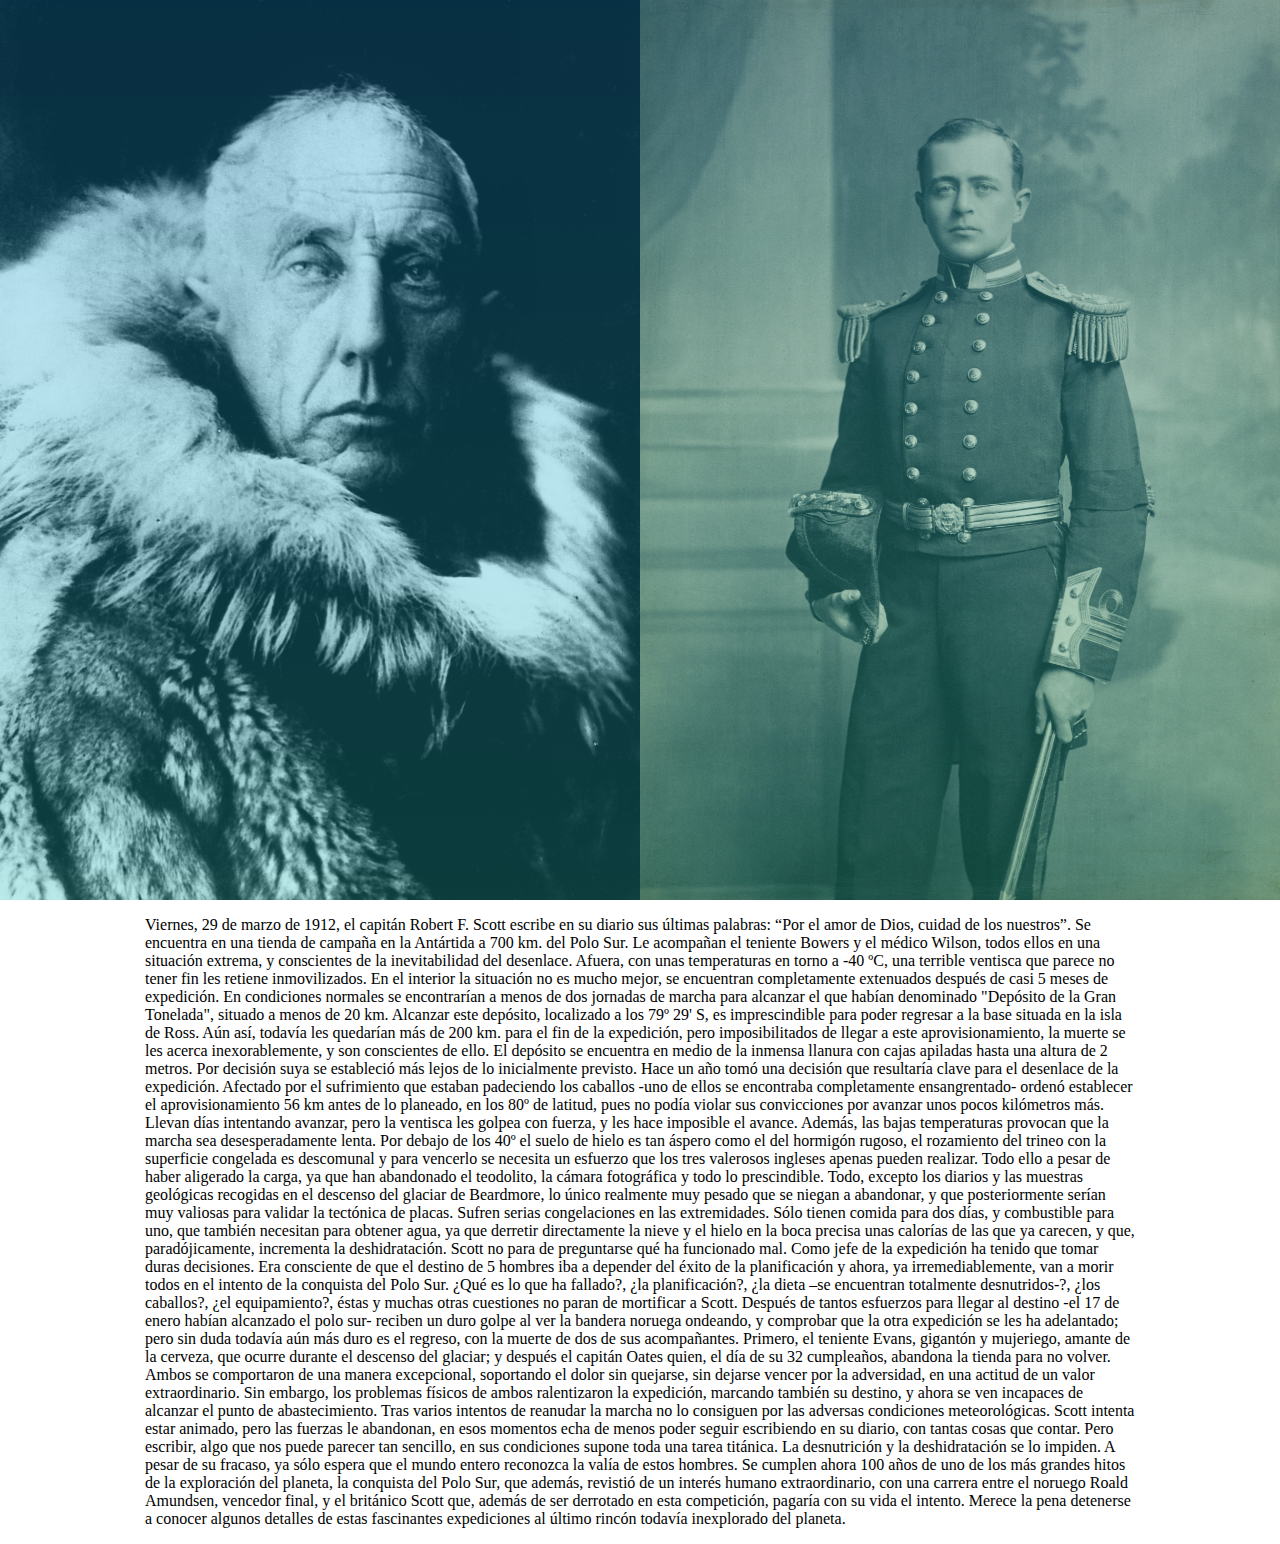
==== object-fit.html @ 0e2b7b22 "Object fit" ====
<!DOCTYPE html>
<html lang="en">
<head>
    <meta charset="UTF-8">
    <meta http-equiv="X-UA-Compatible" content="IE=edge">
    <meta name="viewport" content="width=device-width, initial-scale=1.0">
    <title>Object fit</title>
    <link href="./assets/css/main.css" rel="stylesheet" />
</head>
<body>
    <header>
        <img src="./assets/img/Amundsen.jpg" alt="admunsen portrait" />
        <img src="./assets/img/Scott.jpg" alt="Robert Falcon Scott portrait" />
    </header>
    <main>
        <article>
            <p>Viernes, 29 de marzo de 1912, el capitán Robert F. Scott escribe en su diario sus últimas palabras: “Por el amor de Dios, cuidad de los nuestros”. Se encuentra en una tienda de campaña en la Antártida a 700 km. del Polo Sur. Le acompañan el teniente Bowers y el médico Wilson, todos ellos en una situación extrema, y conscientes de la inevitabilidad del desenlace. Afuera, con unas temperaturas en torno a -40 ºC, una terrible ventisca que parece no tener fin les retiene inmovilizados. En el interior la situación no es mucho mejor, se encuentran completamente extenuados después de casi 5 meses de expedición. En condiciones normales se encontrarían a menos de dos jornadas de marcha para alcanzar el que habían denominado "Depósito de la Gran Tonelada", situado a menos de 20 km. Alcanzar este depósito, localizado a los 79º 29' S, es imprescindible para poder regresar a la base situada en la isla de Ross. Aún así, todavía les quedarían más de 200 km. para el fin de la expedición, pero imposibilitados de llegar a este aprovisionamiento, la muerte se les acerca inexorablemente, y son conscientes de ello.

                El depósito se encuentra en medio de la inmensa llanura con cajas apiladas hasta una altura de 2 metros. Por decisión suya se estableció más lejos de lo inicialmente previsto. Hace un año tomó una decisión que resultaría clave para el desenlace de la expedición. Afectado por el sufrimiento que estaban padeciendo los caballos -uno de ellos se encontraba completamente ensangrentado- ordenó establecer el aprovisionamiento 56 km antes de lo planeado, en los 80º de latitud, pues no podía violar sus convicciones por avanzar unos pocos kilómetros más.
                
                Llevan días intentando avanzar, pero la ventisca les golpea con fuerza, y les hace imposible el avance. Además, las bajas temperaturas provocan que la marcha sea desesperadamente lenta. Por debajo de los 40º el suelo de hielo es tan áspero como el del hormigón rugoso, el rozamiento del trineo con la superficie congelada es descomunal y para vencerlo se necesita un esfuerzo que los tres valerosos ingleses apenas pueden realizar. Todo ello a pesar de haber aligerado la carga, ya que han abandonado el teodolito, la cámara fotográfica y todo lo prescindible. Todo, excepto los diarios y las muestras geológicas recogidas en el descenso del glaciar de Beardmore, lo único realmente muy pesado que se niegan a abandonar, y que posteriormente serían muy valiosas para validar la tectónica de placas. Sufren serias congelaciones en las extremidades. Sólo tienen comida para dos días, y combustible para uno, que también necesitan para obtener agua, ya que derretir directamente la nieve y el hielo en la boca precisa unas calorías de las que ya carecen, y que, paradójicamente, incrementa la deshidratación.
                
                Scott no para de preguntarse qué ha funcionado mal. Como jefe de la expedición ha tenido que tomar duras decisiones. Era consciente de que el destino de 5 hombres iba a depender del éxito de la planificación y ahora, ya irremediablemente, van a morir todos en el intento de la conquista del Polo Sur. ¿Qué es lo que ha fallado?, ¿la planificación?, ¿la dieta –se encuentran totalmente desnutridos-?, ¿los caballos?, ¿el equipamiento?, éstas y muchas otras cuestiones no paran de mortificar a Scott.
                
                Después de tantos esfuerzos para llegar al destino -el 17 de enero habían alcanzado el polo sur- reciben un duro golpe al ver la bandera noruega ondeando, y comprobar que la otra expedición se les ha adelantado; pero sin duda todavía aún más duro es el regreso, con la muerte de dos de sus acompañantes. Primero, el teniente Evans, gigantón y mujeriego, amante de la cerveza, que ocurre durante el descenso del glaciar; y después el capitán Oates quien, el día de su 32 cumpleaños, abandona la tienda para no volver. Ambos se comportaron de una manera excepcional, soportando el dolor sin quejarse, sin dejarse vencer por la adversidad, en una actitud de un valor extraordinario. Sin embargo, los problemas físicos de ambos ralentizaron la expedición, marcando también su destino, y ahora se ven incapaces de alcanzar el punto de abastecimiento.
                
                Tras varios intentos de reanudar la marcha no lo consiguen por las adversas condiciones meteorológicas. Scott intenta estar animado, pero las fuerzas le abandonan, en esos momentos echa de menos poder seguir escribiendo en su diario, con tantas cosas que contar. Pero escribir, algo que nos puede parecer tan sencillo, en sus condiciones supone toda una tarea titánica. La desnutrición y la deshidratación se lo impiden. A pesar de su fracaso, ya sólo espera que el mundo entero reconozca la valía de estos hombres.
                
                Se cumplen ahora 100 años de uno de los más grandes hitos de la exploración del planeta, la conquista del Polo Sur, que además, revistió de un interés humano extraordinario, con una carrera entre el noruego Roald Amundsen, vencedor final, y el británico Scott que, además de ser derrotado en esta competición, pagaría con su vida el intento. Merece la pena detenerse a conocer algunos detalles de estas fascinantes expediciones al último rincón todavía inexplorado del planeta.</p>
        </article>
    </main>
</body>
</html>
---- assets/css/main.css ----
@import url("https://fonts.googleapis.com/css?family=EB+Garamond:400,400i,600,600i,800");

:root{
    --header-elements-width: 100%;
    --gradient-blue-color: linear-gradient(0deg, rgba(34,193,195,1) 0%, rgba(19,152,217,1) 100%);;
    --white: #fff;
    --header-grid: 1fr 1fr;
}

body {
    margin: 0;
    padding: 0;
    font-family:"verdana" ;

}

header {
    margin: 0;
    padding: 0;
    display: grid;
    grid-template-columns: var(--header-grid);
    height: 100vh;
    background: var(--gradient-blue-color);
}

header img {
    width: var(--header-elements-width);
    opacity: 0.7;
    height: 100vh;
    object-fit: cover;
    object-position: center top;
    
}

header div {
    width: var(--header-elements-width);
    background: var(--gradient-blue-color);
    color: var(--white);
    margin: 0;
    padding: 0;
    font-family:"EB Garamond";
    text-align: center;
}

h1 {
    width: 10vw;
    margin:auto;
    text-align: center;
}

main {
    width: 100%;
    max-width: 990px;
    margin: auto;
}

@media (max-width: 37.5em) {
    :root{
        --header-elements-width: 100vw;
        --header-grid: 1fr;
    }

    header {
        grid-template-rows: 100% 100%
    }
}
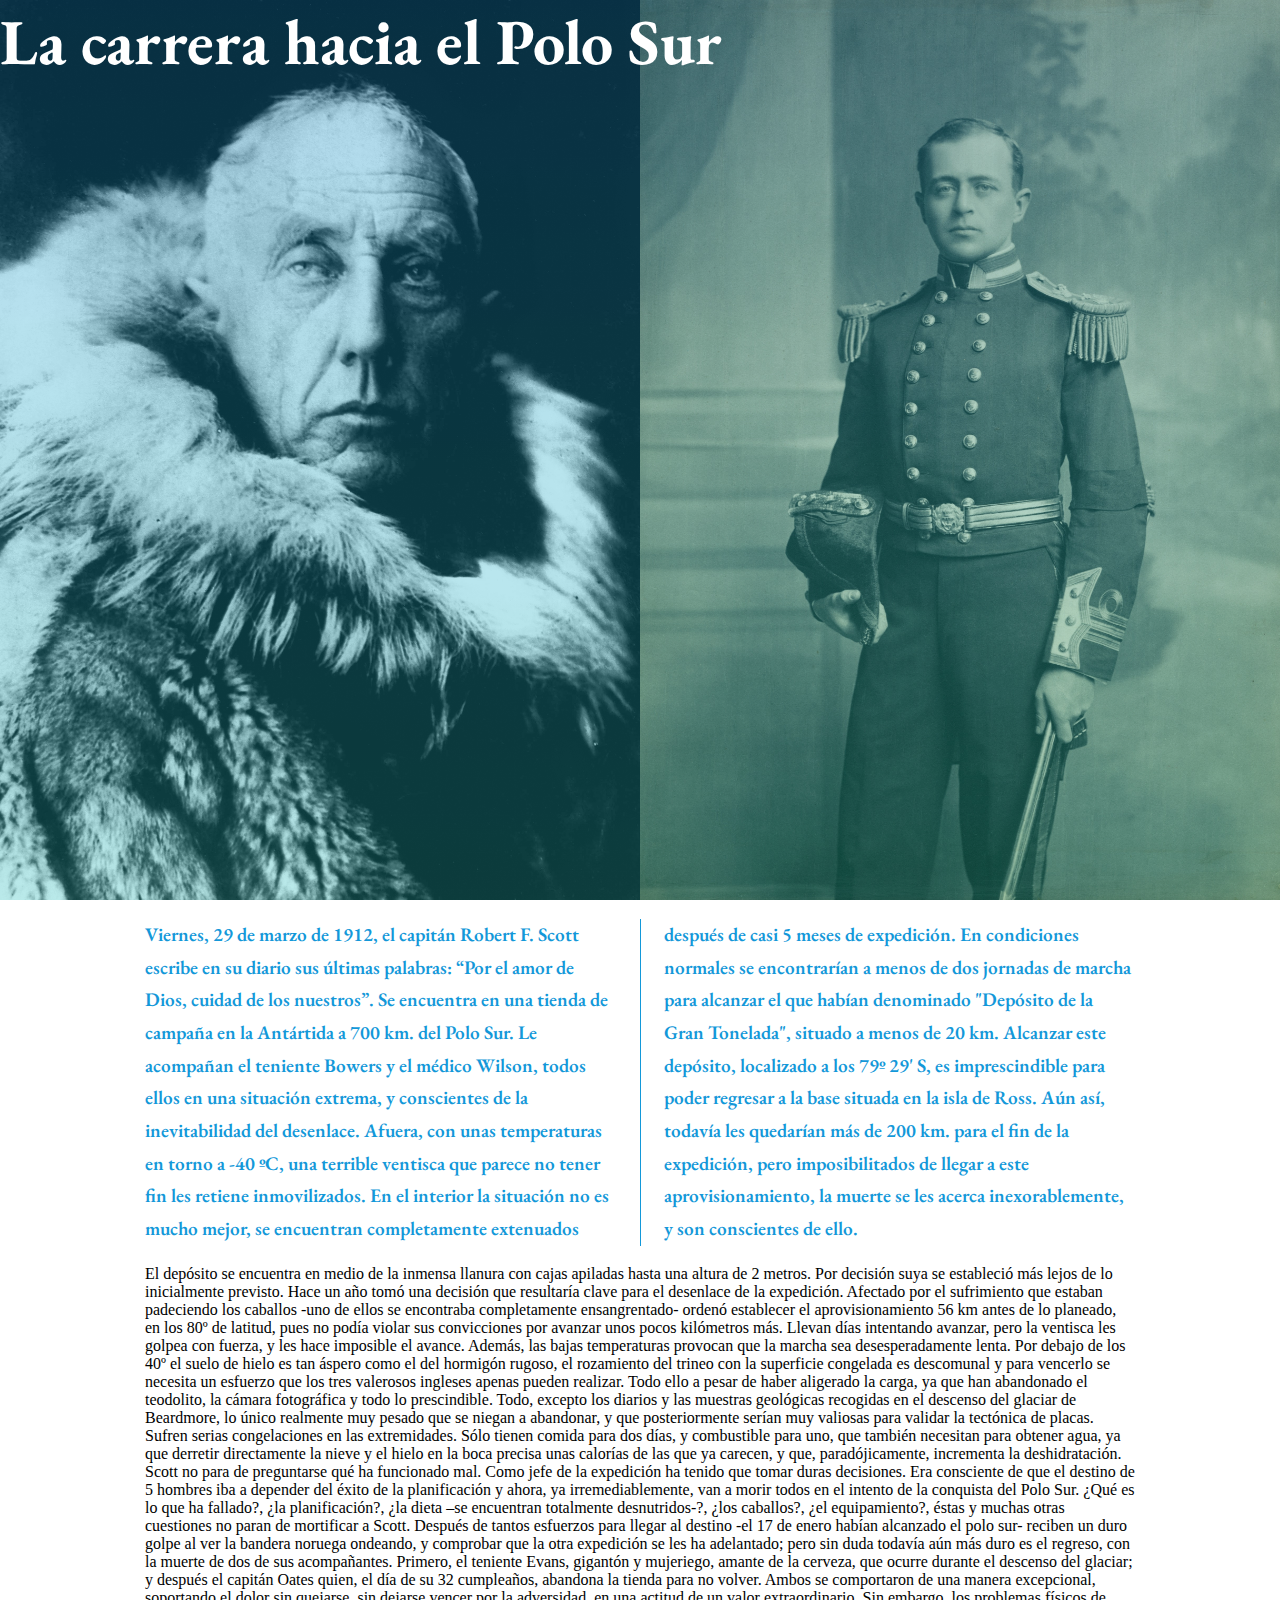
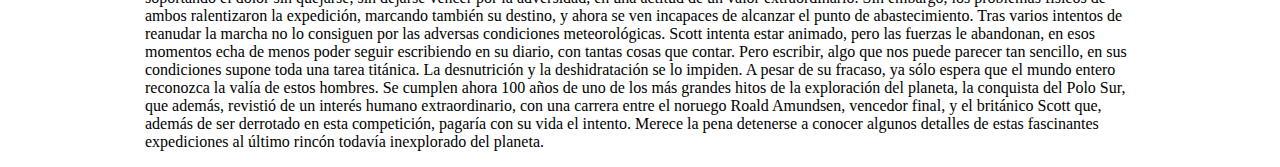
==== commit cafc0f1b: "Feat: column properties" ====
--- a/object-fit.html
+++ b/object-fit.html
@@ -11,12 +11,13 @@
     <header>
         <img src="./assets/img/Amundsen.jpg" alt="admunsen portrait" />
         <img src="./assets/img/Scott.jpg" alt="Robert Falcon Scott portrait" />
+        <h1>La carrera hacia el Polo Sur</h1>
     </header>
     <main>
         <article>
-            <p>Viernes, 29 de marzo de 1912, el capitán Robert F. Scott escribe en su diario sus últimas palabras: “Por el amor de Dios, cuidad de los nuestros”. Se encuentra en una tienda de campaña en la Antártida a 700 km. del Polo Sur. Le acompañan el teniente Bowers y el médico Wilson, todos ellos en una situación extrema, y conscientes de la inevitabilidad del desenlace. Afuera, con unas temperaturas en torno a -40 ºC, una terrible ventisca que parece no tener fin les retiene inmovilizados. En el interior la situación no es mucho mejor, se encuentran completamente extenuados después de casi 5 meses de expedición. En condiciones normales se encontrarían a menos de dos jornadas de marcha para alcanzar el que habían denominado "Depósito de la Gran Tonelada", situado a menos de 20 km. Alcanzar este depósito, localizado a los 79º 29' S, es imprescindible para poder regresar a la base situada en la isla de Ross. Aún así, todavía les quedarían más de 200 km. para el fin de la expedición, pero imposibilitados de llegar a este aprovisionamiento, la muerte se les acerca inexorablemente, y son conscientes de ello.
+            <h3>Viernes, 29 de marzo de 1912, el capitán Robert F. Scott escribe en su diario sus últimas palabras: “Por el amor de Dios, cuidad de los nuestros”. Se encuentra en una tienda de campaña en la Antártida a 700 km. del Polo Sur. Le acompañan el teniente Bowers y el médico Wilson, todos ellos en una situación extrema, y conscientes de la inevitabilidad del desenlace. Afuera, con unas temperaturas en torno a -40 ºC, una terrible ventisca que parece no tener fin les retiene inmovilizados. En el interior la situación no es mucho mejor, se encuentran completamente extenuados después de casi 5 meses de expedición. En condiciones normales se encontrarían a menos de dos jornadas de marcha para alcanzar el que habían denominado "Depósito de la Gran Tonelada", situado a menos de 20 km. Alcanzar este depósito, localizado a los 79º 29' S, es imprescindible para poder regresar a la base situada en la isla de Ross. Aún así, todavía les quedarían más de 200 km. para el fin de la expedición, pero imposibilitados de llegar a este aprovisionamiento, la muerte se les acerca inexorablemente, y son conscientes de ello.</h3>
 
-                El depósito se encuentra en medio de la inmensa llanura con cajas apiladas hasta una altura de 2 metros. Por decisión suya se estableció más lejos de lo inicialmente previsto. Hace un año tomó una decisión que resultaría clave para el desenlace de la expedición. Afectado por el sufrimiento que estaban padeciendo los caballos -uno de ellos se encontraba completamente ensangrentado- ordenó establecer el aprovisionamiento 56 km antes de lo planeado, en los 80º de latitud, pues no podía violar sus convicciones por avanzar unos pocos kilómetros más.
+               <p> El depósito se encuentra en medio de la inmensa llanura con cajas apiladas hasta una altura de 2 metros. Por decisión suya se estableció más lejos de lo inicialmente previsto. Hace un año tomó una decisión que resultaría clave para el desenlace de la expedición. Afectado por el sufrimiento que estaban padeciendo los caballos -uno de ellos se encontraba completamente ensangrentado- ordenó establecer el aprovisionamiento 56 km antes de lo planeado, en los 80º de latitud, pues no podía violar sus convicciones por avanzar unos pocos kilómetros más.
                 
                 Llevan días intentando avanzar, pero la ventisca les golpea con fuerza, y les hace imposible el avance. Además, las bajas temperaturas provocan que la marcha sea desesperadamente lenta. Por debajo de los 40º el suelo de hielo es tan áspero como el del hormigón rugoso, el rozamiento del trineo con la superficie congelada es descomunal y para vencerlo se necesita un esfuerzo que los tres valerosos ingleses apenas pueden realizar. Todo ello a pesar de haber aligerado la carga, ya que han abandonado el teodolito, la cámara fotográfica y todo lo prescindible. Todo, excepto los diarios y las muestras geológicas recogidas en el descenso del glaciar de Beardmore, lo único realmente muy pesado que se niegan a abandonar, y que posteriormente serían muy valiosas para validar la tectónica de placas. Sufren serias congelaciones en las extremidades. Sólo tienen comida para dos días, y combustible para uno, que también necesitan para obtener agua, ya que derretir directamente la nieve y el hielo en la boca precisa unas calorías de las que ya carecen, y que, paradójicamente, incrementa la deshidratación.
                 
--- a/assets/css/main.css
+++ b/assets/css/main.css
@@ -5,6 +5,8 @@
     --gradient-blue-color: linear-gradient(0deg, rgba(34,193,195,1) 0%, rgba(19,152,217,1) 100%);;
     --white: #fff;
     --header-grid: 1fr 1fr;
+    --principal-color: #1398d9;
+    --main-font: "EB Garamond";
 }
 
 body {
@@ -38,20 +40,45 @@
     color: var(--white);
     margin: 0;
     padding: 0;
-    font-family:"EB Garamond";
+    font-family: var(--main-font);
     text-align: center;
 }
 
 h1 {
-    width: 10vw;
-    margin:auto;
+    margin:0 auto;
     text-align: center;
+    position:absolute;
+    z-index:20;
+    text-align: center;
+    font-family: var(--main-font);
+    color: #fff;
+    font-size: 4rem;
 }
 
 main {
     width: 100%;
     max-width: 990px;
     margin: auto;
+}
+
+h3 {
+    color: var(--principal-color);
+    column-count: 2;
+    column-gap: 3rem;
+    column-rule: var(--principal-color) thin solid;
+    font-weight: 600;
+    font-size: 1.2rem;
+    line-height: 1.7;
+    font-family: var(--main-font);
+}
+
+article > p:first-child::first-letter {
+    color: var(--principal-color);
+    font-size: 12rem;
+    line-height: 0.75;
+    float: left;
+    padding-right: 1rem;
+    padding-bottom: 1rem;
 }
 
 @media (max-width: 37.5em) {
@@ -63,4 +90,10 @@
     header {
         grid-template-rows: 100% 100%
     }
+
+    h3 {
+        column-count: 1;
+        column-gap: 0;
+        column-rule: none;
+    }
 }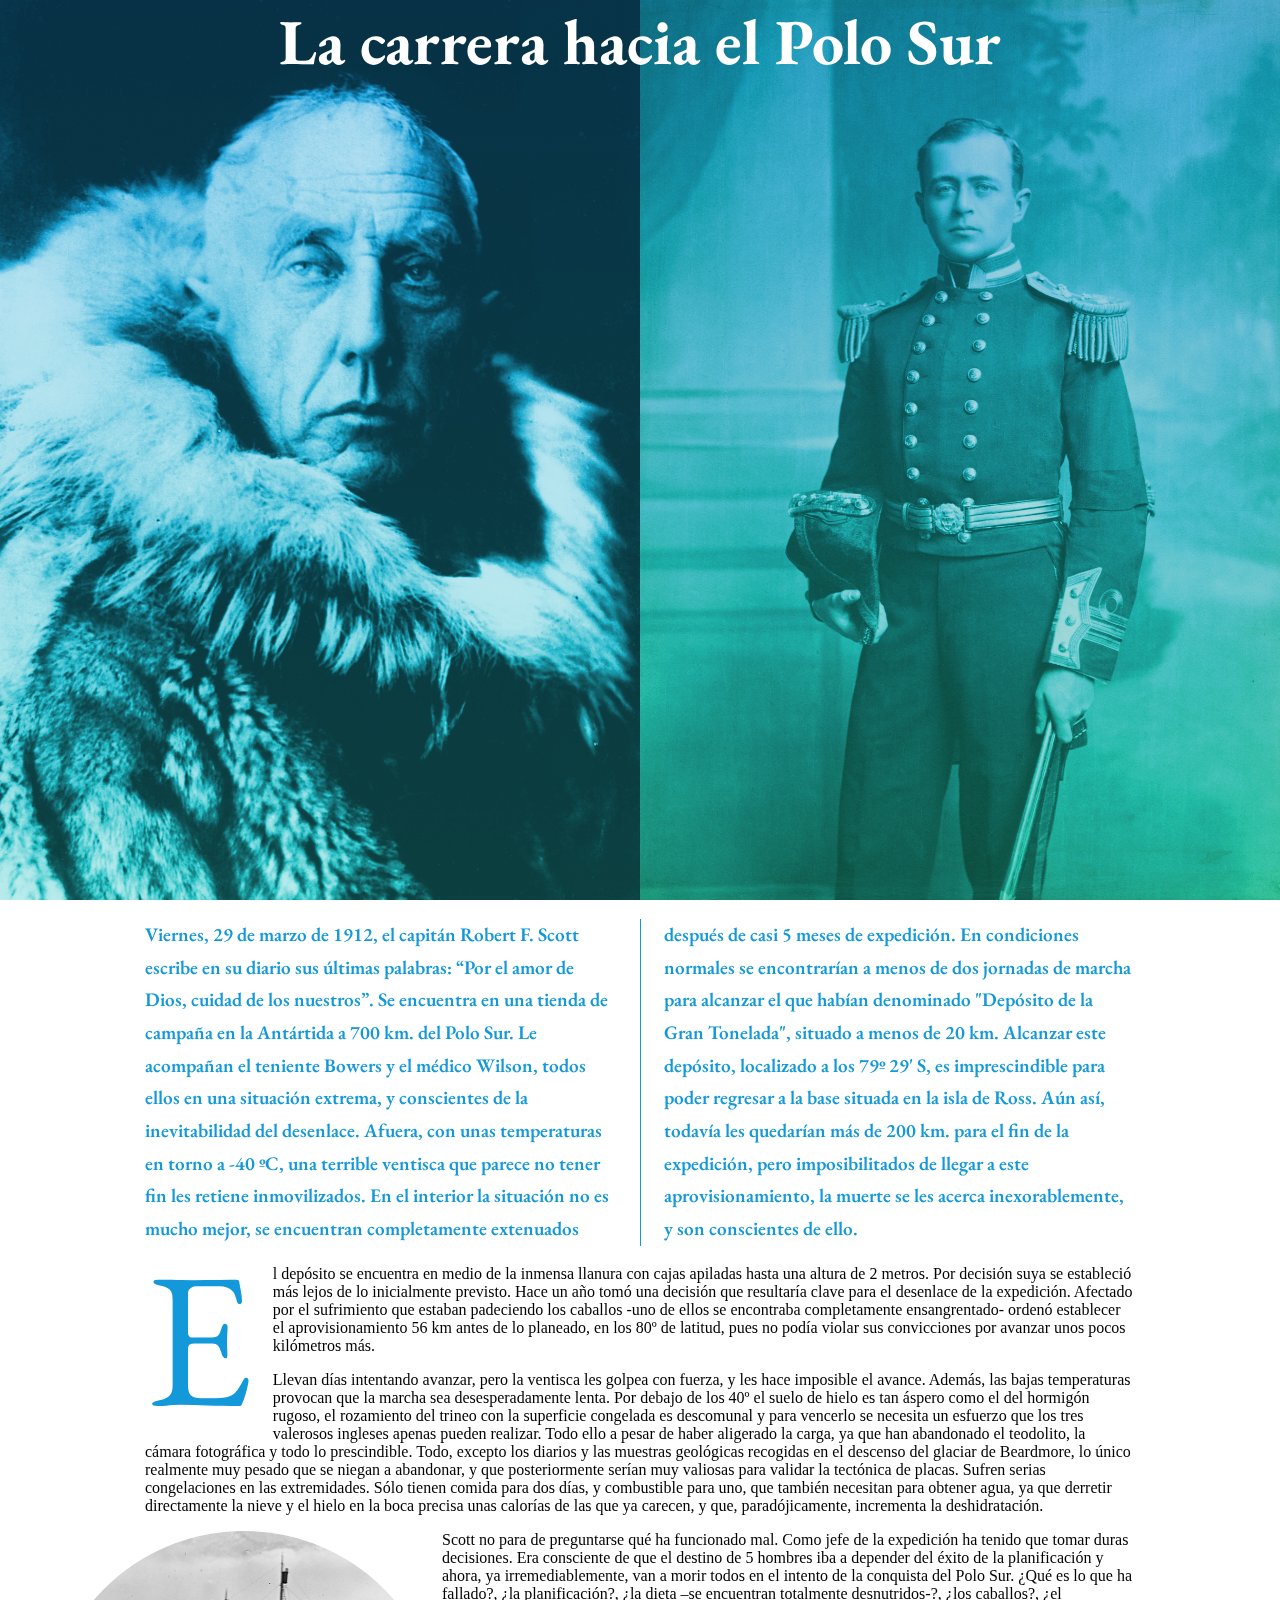
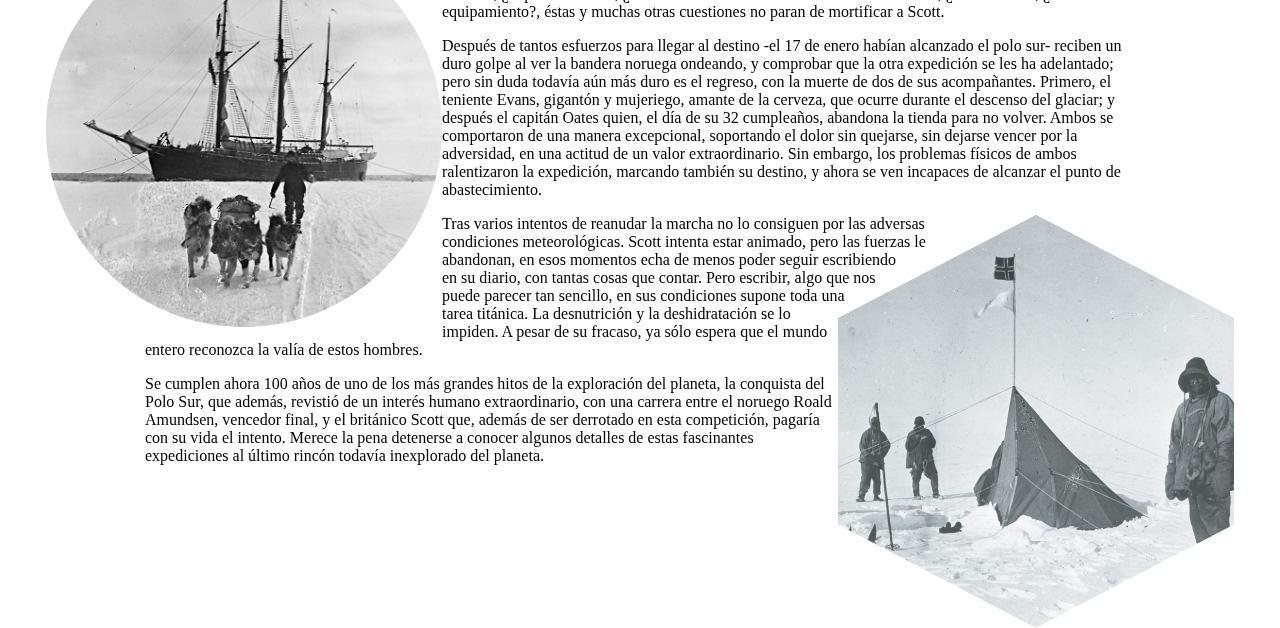
==== commit 78e12622: "Feat: css Shapes" ====
--- a/object-fit.html
+++ b/object-fit.html
@@ -17,17 +17,17 @@
         <article>
             <h3>Viernes, 29 de marzo de 1912, el capitán Robert F. Scott escribe en su diario sus últimas palabras: “Por el amor de Dios, cuidad de los nuestros”. Se encuentra en una tienda de campaña en la Antártida a 700 km. del Polo Sur. Le acompañan el teniente Bowers y el médico Wilson, todos ellos en una situación extrema, y conscientes de la inevitabilidad del desenlace. Afuera, con unas temperaturas en torno a -40 ºC, una terrible ventisca que parece no tener fin les retiene inmovilizados. En el interior la situación no es mucho mejor, se encuentran completamente extenuados después de casi 5 meses de expedición. En condiciones normales se encontrarían a menos de dos jornadas de marcha para alcanzar el que habían denominado "Depósito de la Gran Tonelada", situado a menos de 20 km. Alcanzar este depósito, localizado a los 79º 29' S, es imprescindible para poder regresar a la base situada en la isla de Ross. Aún así, todavía les quedarían más de 200 km. para el fin de la expedición, pero imposibilitados de llegar a este aprovisionamiento, la muerte se les acerca inexorablemente, y son conscientes de ello.</h3>
 
-               <p> El depósito se encuentra en medio de la inmensa llanura con cajas apiladas hasta una altura de 2 metros. Por decisión suya se estableció más lejos de lo inicialmente previsto. Hace un año tomó una decisión que resultaría clave para el desenlace de la expedición. Afectado por el sufrimiento que estaban padeciendo los caballos -uno de ellos se encontraba completamente ensangrentado- ordenó establecer el aprovisionamiento 56 km antes de lo planeado, en los 80º de latitud, pues no podía violar sus convicciones por avanzar unos pocos kilómetros más.
+               <p> El depósito se encuentra en medio de la inmensa llanura con cajas apiladas hasta una altura de 2 metros. Por decisión suya se estableció más lejos de lo inicialmente previsto. Hace un año tomó una decisión que resultaría clave para el desenlace de la expedición. Afectado por el sufrimiento que estaban padeciendo los caballos -uno de ellos se encontraba completamente ensangrentado- ordenó establecer el aprovisionamiento 56 km antes de lo planeado, en los 80º de latitud, pues no podía violar sus convicciones por avanzar unos pocos kilómetros más.</p>
                 
-                Llevan días intentando avanzar, pero la ventisca les golpea con fuerza, y les hace imposible el avance. Además, las bajas temperaturas provocan que la marcha sea desesperadamente lenta. Por debajo de los 40º el suelo de hielo es tan áspero como el del hormigón rugoso, el rozamiento del trineo con la superficie congelada es descomunal y para vencerlo se necesita un esfuerzo que los tres valerosos ingleses apenas pueden realizar. Todo ello a pesar de haber aligerado la carga, ya que han abandonado el teodolito, la cámara fotográfica y todo lo prescindible. Todo, excepto los diarios y las muestras geológicas recogidas en el descenso del glaciar de Beardmore, lo único realmente muy pesado que se niegan a abandonar, y que posteriormente serían muy valiosas para validar la tectónica de placas. Sufren serias congelaciones en las extremidades. Sólo tienen comida para dos días, y combustible para uno, que también necesitan para obtener agua, ya que derretir directamente la nieve y el hielo en la boca precisa unas calorías de las que ya carecen, y que, paradójicamente, incrementa la deshidratación.
+               <p>Llevan días intentando avanzar, pero la ventisca les golpea con fuerza, y les hace imposible el avance. Además, las bajas temperaturas provocan que la marcha sea desesperadamente lenta. Por debajo de los 40º el suelo de hielo es tan áspero como el del hormigón rugoso, el rozamiento del trineo con la superficie congelada es descomunal y para vencerlo se necesita un esfuerzo que los tres valerosos ingleses apenas pueden realizar. Todo ello a pesar de haber aligerado la carga, ya que han abandonado el teodolito, la cámara fotográfica y todo lo prescindible. Todo, excepto los diarios y las muestras geológicas recogidas en el descenso del glaciar de Beardmore, lo único realmente muy pesado que se niegan a abandonar, y que posteriormente serían muy valiosas para validar la tectónica de placas. Sufren serias congelaciones en las extremidades. Sólo tienen comida para dos días, y combustible para uno, que también necesitan para obtener agua, ya que derretir directamente la nieve y el hielo en la boca precisa unas calorías de las que ya carecen, y que, paradójicamente, incrementa la deshidratación.</p>
+                <img src="./assets/img/articulo1.jpg" alt="Imagen del polo Norte" />
+                <p>Scott no para de preguntarse qué ha funcionado mal. Como jefe de la expedición ha tenido que tomar duras decisiones. Era consciente de que el destino de 5 hombres iba a depender del éxito de la planificación y ahora, ya irremediablemente, van a morir todos en el intento de la conquista del Polo Sur. ¿Qué es lo que ha fallado?, ¿la planificación?, ¿la dieta –se encuentran totalmente desnutridos-?, ¿los caballos?, ¿el equipamiento?, éstas y muchas otras cuestiones no paran de mortificar a Scott.</p>
                 
-                Scott no para de preguntarse qué ha funcionado mal. Como jefe de la expedición ha tenido que tomar duras decisiones. Era consciente de que el destino de 5 hombres iba a depender del éxito de la planificación y ahora, ya irremediablemente, van a morir todos en el intento de la conquista del Polo Sur. ¿Qué es lo que ha fallado?, ¿la planificación?, ¿la dieta –se encuentran totalmente desnutridos-?, ¿los caballos?, ¿el equipamiento?, éstas y muchas otras cuestiones no paran de mortificar a Scott.
+               <p> Después de tantos esfuerzos para llegar al destino -el 17 de enero habían alcanzado el polo sur- reciben un duro golpe al ver la bandera noruega ondeando, y comprobar que la otra expedición se les ha adelantado; pero sin duda todavía aún más duro es el regreso, con la muerte de dos de sus acompañantes. Primero, el teniente Evans, gigantón y mujeriego, amante de la cerveza, que ocurre durante el descenso del glaciar; y después el capitán Oates quien, el día de su 32 cumpleaños, abandona la tienda para no volver. Ambos se comportaron de una manera excepcional, soportando el dolor sin quejarse, sin dejarse vencer por la adversidad, en una actitud de un valor extraordinario. Sin embargo, los problemas físicos de ambos ralentizaron la expedición, marcando también su destino, y ahora se ven incapaces de alcanzar el punto de abastecimiento.</p>
+                <img src="./assets/img/articulo2.jpg" alt="Imagen del polo Norte" />
+                <p>Tras varios intentos de reanudar la marcha no lo consiguen por las adversas condiciones meteorológicas. Scott intenta estar animado, pero las fuerzas le abandonan, en esos momentos echa de menos poder seguir escribiendo en su diario, con tantas cosas que contar. Pero escribir, algo que nos puede parecer tan sencillo, en sus condiciones supone toda una tarea titánica. La desnutrición y la deshidratación se lo impiden. A pesar de su fracaso, ya sólo espera que el mundo entero reconozca la valía de estos hombres.</p>
                 
-                Después de tantos esfuerzos para llegar al destino -el 17 de enero habían alcanzado el polo sur- reciben un duro golpe al ver la bandera noruega ondeando, y comprobar que la otra expedición se les ha adelantado; pero sin duda todavía aún más duro es el regreso, con la muerte de dos de sus acompañantes. Primero, el teniente Evans, gigantón y mujeriego, amante de la cerveza, que ocurre durante el descenso del glaciar; y después el capitán Oates quien, el día de su 32 cumpleaños, abandona la tienda para no volver. Ambos se comportaron de una manera excepcional, soportando el dolor sin quejarse, sin dejarse vencer por la adversidad, en una actitud de un valor extraordinario. Sin embargo, los problemas físicos de ambos ralentizaron la expedición, marcando también su destino, y ahora se ven incapaces de alcanzar el punto de abastecimiento.
-                
-                Tras varios intentos de reanudar la marcha no lo consiguen por las adversas condiciones meteorológicas. Scott intenta estar animado, pero las fuerzas le abandonan, en esos momentos echa de menos poder seguir escribiendo en su diario, con tantas cosas que contar. Pero escribir, algo que nos puede parecer tan sencillo, en sus condiciones supone toda una tarea titánica. La desnutrición y la deshidratación se lo impiden. A pesar de su fracaso, ya sólo espera que el mundo entero reconozca la valía de estos hombres.
-                
-                Se cumplen ahora 100 años de uno de los más grandes hitos de la exploración del planeta, la conquista del Polo Sur, que además, revistió de un interés humano extraordinario, con una carrera entre el noruego Roald Amundsen, vencedor final, y el británico Scott que, además de ser derrotado en esta competición, pagaría con su vida el intento. Merece la pena detenerse a conocer algunos detalles de estas fascinantes expediciones al último rincón todavía inexplorado del planeta.</p>
+                <p>Se cumplen ahora 100 años de uno de los más grandes hitos de la exploración del planeta, la conquista del Polo Sur, que además, revistió de un interés humano extraordinario, con una carrera entre el noruego Roald Amundsen, vencedor final, y el británico Scott que, además de ser derrotado en esta competición, pagaría con su vida el intento. Merece la pena detenerse a conocer algunos detalles de estas fascinantes expediciones al último rincón todavía inexplorado del planeta.</p>
         </article>
     </main>
 </body>
--- a/assets/css/main.css
+++ b/assets/css/main.css
@@ -28,6 +28,7 @@
 header img {
     width: var(--header-elements-width);
     opacity: 0.7;
+    mix-blend-mode: hard-light;
     height: 100vh;
     object-fit: cover;
     object-position: center top;
@@ -45,6 +46,7 @@
 }
 
 h1 {
+    width: 100%;
     margin:0 auto;
     text-align: center;
     position:absolute;
@@ -72,13 +74,36 @@
     font-family: var(--main-font);
 }
 
-article > p:first-child::first-letter {
+article > p:first-of-type:first-letter {
     color: var(--principal-color);
     font-size: 12rem;
     line-height: 0.75;
     float: left;
-    padding-right: 1rem;
-    padding-bottom: 1rem;
+    padding-right: 2%;
+    padding-bottom: 2%;
+    font-family: var(--main-font);
+}
+
+article img {
+    max-width: 40%;
+}
+
+article img:nth-child(even) {
+    float: left;
+    display: block;
+    border-radius: 50%;
+    mix-blend-mode: hard-light;
+    margin-left: -10%;
+}
+
+article img:nth-child(odd) {
+    float: right;
+    clip-path: polygon(50% 0%, 100% 25%, 100% 75%, 50% 100%, 0% 75%, 0% 25%);
+    shape-outside: polygon(50% 0%, 100% 25%, 100% 75%, 50% 100%, 0% 75%, 0% 25%);;
+    mix-blend-mode: hard-light;
+    filter: drop-shadow(30px 10px 4px #4444dd);
+    margin-right: -10%;
+
 }
 
 @media (max-width: 37.5em) {
@@ -88,7 +113,7 @@
     }
 
     header {
-        grid-template-rows: 100% 100%
+        grid-template-rows: 100% 100%;
     }
 
     h3 {
